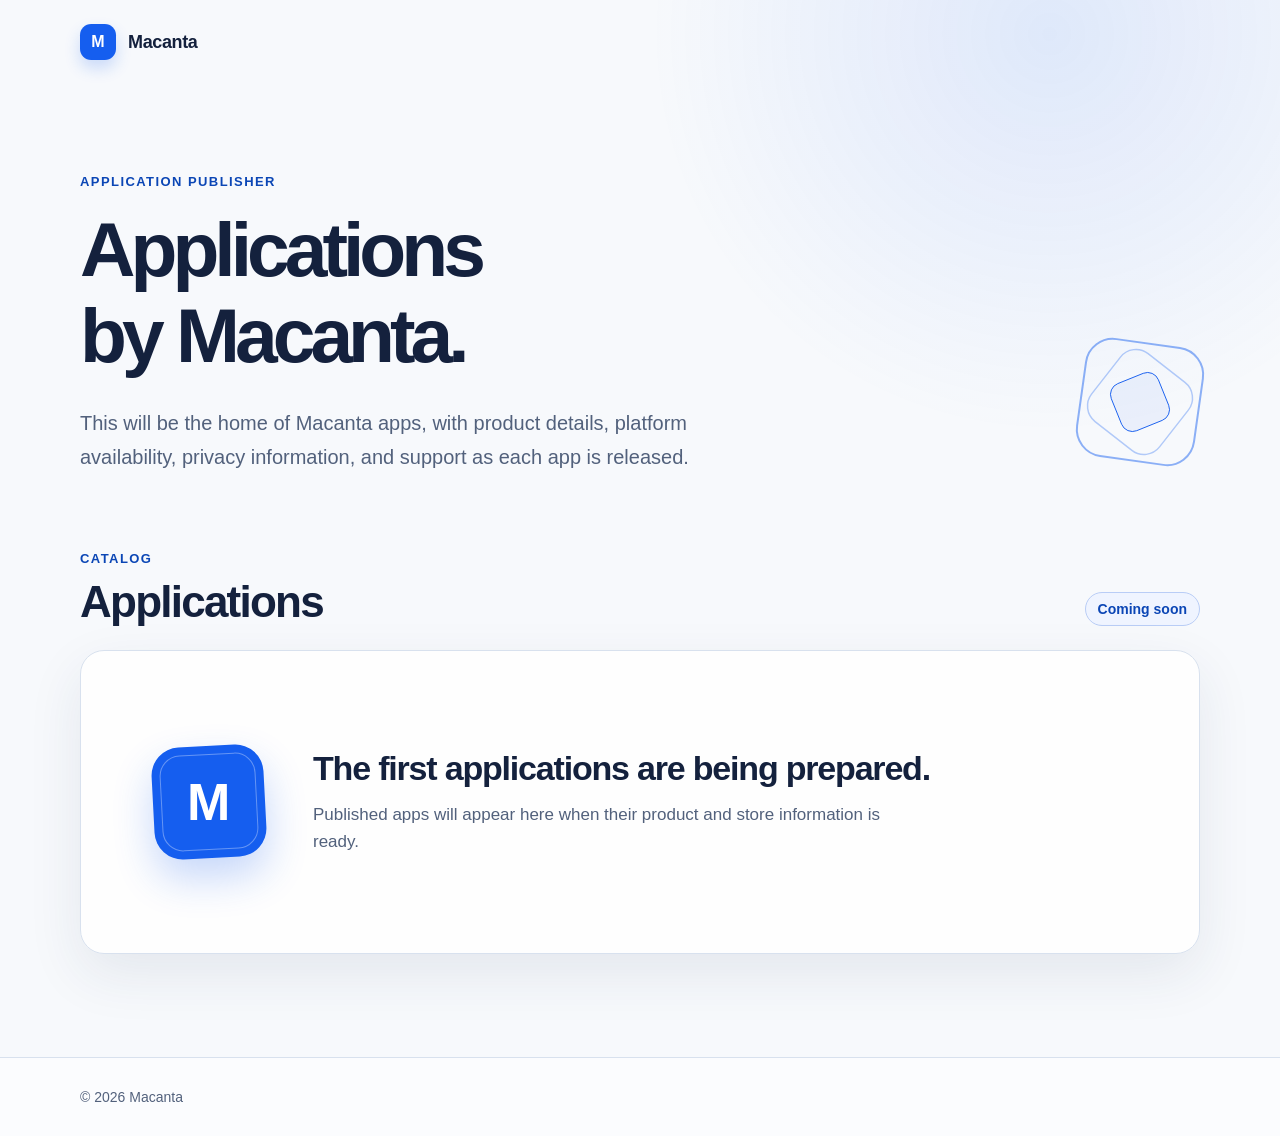
==== index.html @ 935dd83b "Build Macanta application index page" ====
<!doctype html>
<html lang="en">
  <head>
    <meta charset="utf-8">
    <meta name="viewport" content="width=device-width, initial-scale=1">
    <meta
      name="description"
      content="Macanta applications, platform availability, product information, privacy details, and support."
    >
    <meta name="theme-color" content="#f7f9fc">
    <title>Macanta — Applications</title>
    <link rel="icon" type="image/svg+xml" href="assets/favicon.svg">
    <link rel="stylesheet" href="styles.css">
  </head>
  <body>
    <a class="skip-link" href="#main-content">Skip to main content</a>

    <header class="site-header">
      <div class="page-shell">
        <div class="brand" aria-label="Macanta">
          <span class="brand-mark" aria-hidden="true">M</span>
          <span class="brand-name">Macanta</span>
        </div>
      </div>
    </header>

    <main id="main-content">
      <section class="intro page-shell" aria-labelledby="page-title">
        <div class="intro-copy">
          <p class="eyebrow">Application publisher</p>
          <h1 id="page-title">Applications by Macanta.</h1>
          <p class="intro-text">
            This will be the home of Macanta apps, with product details, platform
            availability, privacy information, and support as each app is released.
          </p>
        </div>
        <div class="intro-accent" aria-hidden="true">
          <span></span>
          <span></span>
          <span></span>
        </div>
      </section>

      <section class="applications page-shell" aria-labelledby="applications-title">
        <div class="section-heading">
          <div>
            <p class="section-label">Catalog</p>
            <h2 id="applications-title">Applications</h2>
          </div>
          <span class="catalog-status">Coming soon</span>
        </div>

        <div class="app-grid">
          <article class="empty-state">
            <div class="empty-state-mark" aria-hidden="true">
              <span>M</span>
            </div>
            <div class="empty-state-copy">
              <h3>The first applications are being prepared.</h3>
              <p>
                Published apps will appear here when their product and store
                information is ready.
              </p>
            </div>
          </article>

          <!-- Future application cards belong in this grid once their pages exist. -->
        </div>
      </section>
    </main>

    <footer class="site-footer">
      <div class="page-shell">
        <p>&copy; <time datetime="2026">2026</time> Macanta</p>
      </div>
    </footer>
  </body>
</html>
---- styles.css ----
:root {
  color-scheme: light;
  --background: #f7f9fc;
  --surface: #ffffff;
  --surface-muted: #eff4ff;
  --text: #14213d;
  --text-muted: #52617c;
  --accent: #155eef;
  --accent-dark: #0b46b5;
  --accent-soft: #dce8ff;
  --border: #d8e1ee;
  --shadow: 0 20px 55px rgba(31, 51, 84, 0.09);
  --radius-large: 1.5rem;
  --radius-medium: 1rem;
  --page-width: 70rem;
}

*,
*::before,
*::after {
  box-sizing: border-box;
}

html {
  min-width: 20rem;
  background: var(--background);
  font-family:
    Inter, ui-sans-serif, -apple-system, BlinkMacSystemFont, "Segoe UI", sans-serif;
}

body {
  min-height: 100vh;
  margin: 0;
  display: flex;
  flex-direction: column;
  color: var(--text);
  background:
    radial-gradient(circle at 82% 3%, rgba(21, 94, 239, 0.11), transparent 25rem),
    var(--background);
  font-size: 1rem;
  line-height: 1.6;
  -webkit-font-smoothing: antialiased;
}

a {
  color: var(--accent-dark);
}

:focus-visible {
  outline: 0.1875rem solid var(--accent);
  outline-offset: 0.1875rem;
}

.skip-link {
  position: fixed;
  z-index: 10;
  top: 0.75rem;
  left: 0.75rem;
  padding: 0.65rem 0.9rem;
  border-radius: 0.5rem;
  color: #ffffff;
  background: var(--accent-dark);
  font-weight: 700;
  transform: translateY(-200%);
  transition: transform 150ms ease;
}

.skip-link:focus {
  transform: translateY(0);
}

.page-shell {
  width: min(var(--page-width), calc(100% - 3rem));
  margin-inline: auto;
}

.site-header {
  padding-block: 1.5rem;
}

.brand {
  display: inline-flex;
  align-items: center;
  gap: 0.75rem;
}

.brand-mark {
  width: 2.25rem;
  height: 2.25rem;
  display: grid;
  place-items: center;
  border-radius: 0.7rem;
  color: #ffffff;
  background: var(--accent);
  box-shadow: 0 0.5rem 1rem rgba(21, 94, 239, 0.2);
  font-size: 1rem;
  font-weight: 800;
  line-height: 1;
}

.brand-name {
  font-size: 1.125rem;
  font-weight: 750;
  letter-spacing: -0.02em;
}

main {
  flex: 1;
}

.intro {
  display: grid;
  grid-template-columns: minmax(0, 1fr) auto;
  align-items: end;
  gap: 3rem;
  padding-block: clamp(4rem, 7vw, 6rem) clamp(3.75rem, 6vw, 5rem);
}

.intro-copy {
  max-width: 47rem;
}

.eyebrow,
.section-label {
  margin: 0 0 1rem;
  color: var(--accent-dark);
  font-size: 0.8125rem;
  font-weight: 800;
  letter-spacing: 0.11em;
  line-height: 1.3;
  text-transform: uppercase;
}

h1,
h2,
h3,
p {
  overflow-wrap: break-word;
}

h1,
h2,
h3 {
  margin-top: 0;
  color: var(--text);
  line-height: 1.12;
  text-wrap: balance;
}

h1 {
  max-width: 12ch;
  margin-bottom: 1.75rem;
  font-size: clamp(3rem, 6vw, 5.5rem);
  font-weight: 760;
  letter-spacing: -0.065em;
}

.intro-text {
  max-width: 40rem;
  margin: 0;
  color: var(--text-muted);
  font-size: clamp(1.0625rem, 2.1vw, 1.25rem);
  line-height: 1.7;
}

.intro-accent {
  width: 7.5rem;
  height: 7.5rem;
  position: relative;
  margin-bottom: 0.75rem;
}

.intro-accent span {
  position: absolute;
  inset: 0;
  border: 0.125rem solid rgba(21, 94, 239, 0.48);
  border-radius: 1.75rem;
}

.intro-accent span:nth-child(1) {
  transform: rotate(8deg);
}

.intro-accent span:nth-child(2) {
  transform: rotate(38deg) scale(0.73);
  border-color: rgba(21, 94, 239, 0.31);
}

.intro-accent span:nth-child(3) {
  transform: rotate(68deg) scale(0.43);
  border-color: var(--accent);
  background: rgba(21, 94, 239, 0.06);
}

.applications {
  padding-bottom: clamp(4rem, 8vw, 7rem);
}

.section-heading {
  display: flex;
  align-items: end;
  justify-content: space-between;
  gap: 2rem;
  margin-bottom: 1.5rem;
}

.section-heading .section-label {
  margin-bottom: 0.55rem;
}

h2 {
  margin-bottom: 0;
  font-size: clamp(2rem, 4vw, 2.75rem);
  font-weight: 740;
  letter-spacing: -0.04em;
}

.catalog-status {
  display: inline-flex;
  align-items: center;
  min-height: 2rem;
  padding: 0.3rem 0.75rem;
  border: 0.0625rem solid #b9cdf6;
  border-radius: 999px;
  color: var(--accent-dark);
  background: var(--surface-muted);
  font-size: 0.875rem;
  font-weight: 700;
  white-space: nowrap;
}

.app-grid {
  display: grid;
  grid-template-columns: repeat(auto-fit, minmax(min(100%, 17rem), 1fr));
  gap: 1.25rem;
}

.empty-state {
  grid-column: 1 / -1;
  min-height: 19rem;
  display: grid;
  grid-template-columns: auto minmax(0, 1fr);
  align-items: center;
  gap: clamp(1.5rem, 4vw, 3rem);
  padding: clamp(2rem, 6vw, 4.5rem);
  border: 0.0625rem solid var(--border);
  border-radius: var(--radius-large);
  background: rgba(255, 255, 255, 0.84);
  box-shadow: var(--shadow);
}

.empty-state-mark {
  width: clamp(5rem, 12vw, 7rem);
  aspect-ratio: 1;
  display: grid;
  place-items: center;
  position: relative;
  border-radius: 1.75rem;
  color: #ffffff;
  background: var(--accent);
  box-shadow: 0 1.2rem 2.5rem rgba(21, 94, 239, 0.24);
  transform: rotate(-3deg);
}

.empty-state-mark::after {
  content: "";
  position: absolute;
  inset: 0.5rem;
  border: 0.0625rem solid rgba(255, 255, 255, 0.34);
  border-radius: 1.3rem;
}

.empty-state-mark span {
  font-size: clamp(2rem, 5vw, 3.25rem);
  font-weight: 800;
  line-height: 1;
  transform: rotate(3deg);
}

.empty-state-copy {
  max-width: 39rem;
}

.empty-state h3 {
  margin-bottom: 0.85rem;
  font-size: clamp(1.5rem, 3vw, 2.125rem);
  letter-spacing: -0.035em;
}

.empty-state p {
  max-width: 36rem;
  margin: 0;
  color: var(--text-muted);
  font-size: 1.0625rem;
}

/* Reusable styles for future published application cards. */
.app-card {
  display: flex;
  min-height: 21rem;
  flex-direction: column;
  padding: 1.5rem;
  border: 0.0625rem solid var(--border);
  border-radius: var(--radius-medium);
  background: var(--surface);
  box-shadow: 0 0.75rem 2rem rgba(31, 51, 84, 0.07);
}

.app-icon {
  width: 4rem;
  height: 4rem;
  border-radius: 1rem;
  object-fit: cover;
}

.app-card h3 {
  margin: 1.25rem 0 0.65rem;
  font-size: 1.4rem;
}

.app-card p {
  margin: 0;
  color: var(--text-muted);
}

.app-meta {
  margin-top: auto;
  padding-top: 1.5rem;
}

.platform-badges {
  display: flex;
  flex-wrap: wrap;
  gap: 0.5rem;
}

.platform-badge {
  padding: 0.3rem 0.6rem;
  border-radius: 999px;
  color: var(--text-muted);
  background: var(--surface-muted);
  font-size: 0.8125rem;
  font-weight: 700;
}

.site-footer {
  padding-block: 1.75rem;
  border-top: 0.0625rem solid var(--border);
  color: var(--text-muted);
  background: rgba(255, 255, 255, 0.45);
}

.site-footer p {
  margin: 0;
  font-size: 0.875rem;
}

@media (max-width: 42rem) {
  .page-shell {
    width: min(var(--page-width), calc(100% - 2rem));
  }

  .site-header {
    padding-block: 1.1rem;
  }

  .intro {
    grid-template-columns: 1fr;
    padding-top: 3.75rem;
  }

  .intro-accent {
    display: none;
  }

  .section-heading {
    align-items: flex-start;
    flex-direction: column;
    gap: 0.75rem;
  }

  .empty-state {
    min-height: 0;
    grid-template-columns: 1fr;
    padding: 2rem;
  }

  .empty-state-mark {
    width: 4.75rem;
    border-radius: 1.25rem;
  }

  .empty-state-mark::after {
    border-radius: 0.9rem;
  }
}

@media (prefers-reduced-motion: reduce) {
  *,
  *::before,
  *::after {
    scroll-behavior: auto !important;
    transition-duration: 0.01ms !important;
  }
}
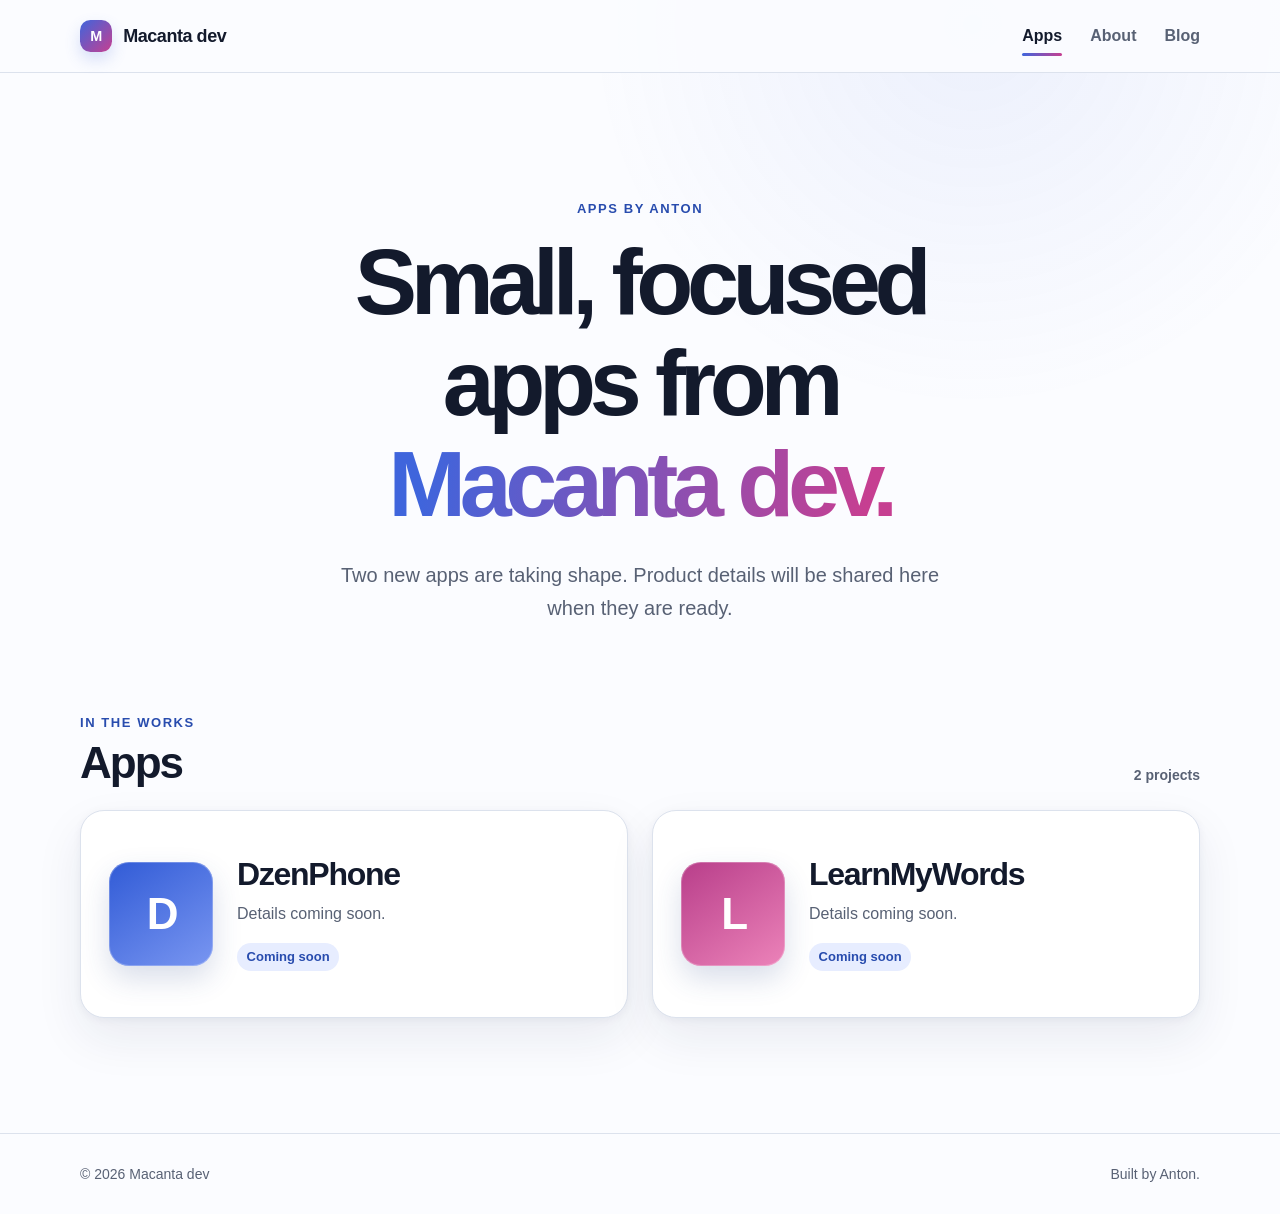
==== commit 73a8bac7: "Build Macanta dev portfolio pages" ====
--- a/index.html
+++ b/index.html
@@ -5,73 +5,81 @@
     <meta name="viewport" content="width=device-width, initial-scale=1">
     <meta
       name="description"
-      content="Macanta applications, platform availability, product information, privacy details, and support."
+      content="Apps by Macanta dev, an independent app publisher by Anton."
     >
-    <meta name="theme-color" content="#f7f9fc">
-    <title>Macanta — Applications</title>
+    <meta name="theme-color" content="#fbfcff">
+    <title>Apps — Macanta dev</title>
+    <link rel="canonical" href="https://macanton.github.io/macanta-dev/">
     <link rel="icon" type="image/svg+xml" href="assets/favicon.svg">
     <link rel="stylesheet" href="styles.css">
   </head>
   <body>
-    <a class="skip-link" href="#main-content">Skip to main content</a>
+    <a class="skip-link" href="#main-content">Skip to content</a>
 
     <header class="site-header">
-      <div class="page-shell">
-        <div class="brand" aria-label="Macanta">
+      <div class="site-shell header-content">
+        <a class="brand" href="./" aria-label="Macanta dev home">
           <span class="brand-mark" aria-hidden="true">M</span>
-          <span class="brand-name">Macanta</span>
-        </div>
+          <span>Macanta dev</span>
+        </a>
+
+        <nav class="primary-nav" aria-label="Primary navigation">
+          <ul>
+            <li><a href="./" aria-current="page">Apps</a></li>
+            <li><a href="about/">About</a></li>
+            <li><a href="blog/">Blog</a></li>
+          </ul>
+        </nav>
       </div>
     </header>
 
-    <main id="main-content">
-      <section class="intro page-shell" aria-labelledby="page-title">
-        <div class="intro-copy">
-          <p class="eyebrow">Application publisher</p>
-          <h1 id="page-title">Applications by Macanta.</h1>
-          <p class="intro-text">
-            This will be the home of Macanta apps, with product details, platform
-            availability, privacy information, and support as each app is released.
-          </p>
-        </div>
-        <div class="intro-accent" aria-hidden="true">
-          <span></span>
-          <span></span>
-          <span></span>
-        </div>
+    <main id="main-content" tabindex="-1">
+      <section class="apps-hero site-shell" aria-labelledby="page-title">
+        <p class="eyebrow">Apps by Anton</p>
+        <h1 id="page-title">
+          Small, focused apps from <span class="gradient-text">Macanta dev.</span>
+        </h1>
+        <p class="hero-copy">
+          Two new apps are taking shape. Product details will be shared here when
+          they are ready.
+        </p>
       </section>
 
-      <section class="applications page-shell" aria-labelledby="applications-title">
+      <section class="app-showcase site-shell" aria-labelledby="app-list-title">
         <div class="section-heading">
           <div>
-            <p class="section-label">Catalog</p>
-            <h2 id="applications-title">Applications</h2>
+            <p class="eyebrow">In the works</p>
+            <h2 id="app-list-title">Apps</h2>
           </div>
-          <span class="catalog-status">Coming soon</span>
+          <p class="section-count">2 projects</p>
         </div>
 
         <div class="app-grid">
-          <article class="empty-state">
-            <div class="empty-state-mark" aria-hidden="true">
-              <span>M</span>
-            </div>
-            <div class="empty-state-copy">
-              <h3>The first applications are being prepared.</h3>
-              <p>
-                Published apps will appear here when their product and store
-                information is ready.
-              </p>
+          <article class="app-card" id="dzenphone" aria-labelledby="dzenphone-title">
+            <div class="app-monogram app-monogram-dzen" aria-hidden="true">D</div>
+            <div class="app-card-copy">
+              <h3 id="dzenphone-title">DzenPhone</h3>
+              <p>Details coming soon.</p>
+              <span class="status-label">Coming soon</span>
             </div>
           </article>
 
-          <!-- Future application cards belong in this grid once their pages exist. -->
+          <article class="app-card" id="learnmywords" aria-labelledby="learnmywords-title">
+            <div class="app-monogram app-monogram-words" aria-hidden="true">L</div>
+            <div class="app-card-copy">
+              <h3 id="learnmywords-title">LearnMyWords</h3>
+              <p>Details coming soon.</p>
+              <span class="status-label">Coming soon</span>
+            </div>
+          </article>
         </div>
       </section>
     </main>
 
     <footer class="site-footer">
-      <div class="page-shell">
-        <p>&copy; <time datetime="2026">2026</time> Macanta</p>
+      <div class="site-shell footer-content">
+        <p>&copy; <time datetime="2026">2026</time> Macanta dev</p>
+        <p>Built by Anton.</p>
       </div>
     </footer>
   </body>
--- a/styles.css
+++ b/styles.css
@@ -1,18 +1,20 @@
 :root {
   color-scheme: light;
-  --background: #f7f9fc;
-  --surface: #ffffff;
-  --surface-muted: #eff4ff;
-  --text: #14213d;
-  --text-muted: #52617c;
-  --accent: #155eef;
-  --accent-dark: #0b46b5;
-  --accent-soft: #dce8ff;
-  --border: #d8e1ee;
-  --shadow: 0 20px 55px rgba(31, 51, 84, 0.09);
-  --radius-large: 1.5rem;
-  --radius-medium: 1rem;
+  --color-background: #fbfcff;
+  --color-surface: #ffffff;
+  --color-text: #131a2c;
+  --color-text-muted: #586174;
+  --color-accent: #3f65dc;
+  --color-accent-strong: #284cae;
+  --color-accent-soft: #e7edff;
+  --color-pink: #c63f91;
+  --color-border: #dce2ed;
+  --color-focus: #284cae;
+  --shadow-card: 0 1.25rem 3rem rgba(24, 38, 72, 0.08),
+    0 0.125rem 0.5rem rgba(24, 38, 72, 0.05);
   --page-width: 70rem;
+  --radius-card: 1.5rem;
+  --radius-icon: 1.25rem;
 }
 
 *,
@@ -23,9 +25,11 @@
 
 html {
   min-width: 20rem;
-  background: var(--background);
+  background: var(--color-background);
   font-family:
     Inter, ui-sans-serif, -apple-system, BlinkMacSystemFont, "Segoe UI", sans-serif;
+  -webkit-font-smoothing: antialiased;
+  -moz-osx-font-smoothing: grayscale;
 }
 
 body {
@@ -33,100 +37,149 @@
   margin: 0;
   display: flex;
   flex-direction: column;
-  color: var(--text);
+  color: var(--color-text);
   background:
-    radial-gradient(circle at 82% 3%, rgba(21, 94, 239, 0.11), transparent 25rem),
-    var(--background);
+    radial-gradient(circle at 76% 2%, rgba(63, 101, 220, 0.08), transparent 24rem),
+    var(--color-background);
   font-size: 1rem;
   line-height: 1.6;
-  -webkit-font-smoothing: antialiased;
 }
 
 a {
-  color: var(--accent-dark);
-}
-
-:focus-visible {
-  outline: 0.1875rem solid var(--accent);
-  outline-offset: 0.1875rem;
+  color: var(--color-accent-strong);
+  text-decoration-thickness: from-font;
+  text-underline-position: from-font;
+}
+
+a:focus-visible,
+[tabindex="-1"]:focus-visible {
+  outline: 0.1875rem solid var(--color-focus);
+  outline-offset: 0.25rem;
+}
+
+main[tabindex="-1"]:focus-visible {
+  outline: none;
+}
+
+::selection {
+  color: var(--color-text);
+  background: #dfe7ff;
+}
+
+.site-shell {
+  width: min(var(--page-width), calc(100% - 3rem));
+  margin-inline: auto;
 }
 
 .skip-link {
   position: fixed;
-  z-index: 10;
-  top: 0.75rem;
-  left: 0.75rem;
+  z-index: 100;
+  inset-block-start: 0.75rem;
+  inset-inline-start: 0.75rem;
   padding: 0.65rem 0.9rem;
-  border-radius: 0.5rem;
+  border-radius: 0.625rem;
   color: #ffffff;
-  background: var(--accent-dark);
+  background: var(--color-text);
   font-weight: 700;
   transform: translateY(-200%);
-  transition: transform 150ms ease;
+  transition: transform 120ms ease-out;
 }
 
 .skip-link:focus {
   transform: translateY(0);
 }
 
-.page-shell {
-  width: min(var(--page-width), calc(100% - 3rem));
-  margin-inline: auto;
-}
-
 .site-header {
-  padding-block: 1.5rem;
+  border-bottom: 0.0625rem solid var(--color-border);
+  background: rgba(251, 252, 255, 0.92);
+}
+
+.header-content {
+  min-height: 4.5rem;
+  display: flex;
+  align-items: center;
+  justify-content: space-between;
+  gap: 2rem;
 }
 
 .brand {
+  min-height: 2.75rem;
   display: inline-flex;
   align-items: center;
-  gap: 0.75rem;
+  gap: 0.7rem;
+  color: var(--color-text);
+  font-size: 1.125rem;
+  font-weight: 700;
+  letter-spacing: -0.025em;
+  text-decoration: none;
+  white-space: nowrap;
 }
 
 .brand-mark {
-  width: 2.25rem;
-  height: 2.25rem;
+  width: 2rem;
+  aspect-ratio: 1;
   display: grid;
   place-items: center;
-  border-radius: 0.7rem;
+  border-radius: 0.65rem;
   color: #ffffff;
-  background: var(--accent);
-  box-shadow: 0 0.5rem 1rem rgba(21, 94, 239, 0.2);
-  font-size: 1rem;
+  background: linear-gradient(135deg, var(--color-accent), var(--color-pink));
+  box-shadow: 0 0.45rem 1rem rgba(63, 101, 220, 0.2);
+  font-size: 0.9rem;
   font-weight: 800;
   line-height: 1;
 }
 
-.brand-name {
-  font-size: 1.125rem;
-  font-weight: 750;
-  letter-spacing: -0.02em;
+.primary-nav ul {
+  margin: 0;
+  padding: 0;
+  display: flex;
+  align-items: center;
+  gap: 1.75rem;
+  list-style: none;
+}
+
+.primary-nav a {
+  min-height: 2.75rem;
+  display: inline-flex;
+  align-items: center;
+  position: relative;
+  color: var(--color-text-muted);
+  font-weight: 600;
+  text-decoration: none;
+  transition-property: color;
+  transition-duration: 120ms;
+}
+
+.primary-nav a[aria-current="page"] {
+  color: var(--color-text);
+}
+
+.primary-nav a[aria-current="page"]::after {
+  content: "";
+  position: absolute;
+  inset-inline: 0;
+  inset-block-end: 0.15rem;
+  height: 0.1875rem;
+  border-radius: 999px;
+  background: linear-gradient(90deg, var(--color-accent), var(--color-pink));
 }
 
 main {
   flex: 1;
 }
 
-.intro {
-  display: grid;
-  grid-template-columns: minmax(0, 1fr) auto;
-  align-items: end;
-  gap: 3rem;
-  padding-block: clamp(4rem, 7vw, 6rem) clamp(3.75rem, 6vw, 5rem);
-}
-
-.intro-copy {
-  max-width: 47rem;
-}
-
-.eyebrow,
-.section-label {
-  margin: 0 0 1rem;
-  color: var(--accent-dark);
+.apps-hero {
+  max-width: 61rem;
+  padding-block: clamp(5rem, 10vw, 8rem) clamp(4rem, 7vw, 6rem);
+  text-align: center;
+}
+
+.eyebrow {
+  margin: 0 0 0.9rem;
+  color: var(--color-accent-strong);
   font-size: 0.8125rem;
   font-weight: 800;
-  letter-spacing: 0.11em;
+  letter-spacing: 0.12em;
   line-height: 1.3;
   text-transform: uppercase;
 }
@@ -141,59 +194,39 @@
 h1,
 h2,
 h3 {
-  margin-top: 0;
-  color: var(--text);
-  line-height: 1.12;
+  margin-block-start: 0;
+  color: var(--color-text);
+  line-height: 1.08;
   text-wrap: balance;
 }
 
 h1 {
-  max-width: 12ch;
-  margin-bottom: 1.75rem;
-  font-size: clamp(3rem, 6vw, 5.5rem);
-  font-weight: 760;
-  letter-spacing: -0.065em;
-}
-
-.intro-text {
-  max-width: 40rem;
-  margin: 0;
-  color: var(--text-muted);
-  font-size: clamp(1.0625rem, 2.1vw, 1.25rem);
-  line-height: 1.7;
-}
-
-.intro-accent {
-  width: 7.5rem;
-  height: 7.5rem;
-  position: relative;
-  margin-bottom: 0.75rem;
-}
-
-.intro-accent span {
-  position: absolute;
-  inset: 0;
-  border: 0.125rem solid rgba(21, 94, 239, 0.48);
-  border-radius: 1.75rem;
-}
-
-.intro-accent span:nth-child(1) {
-  transform: rotate(8deg);
-}
-
-.intro-accent span:nth-child(2) {
-  transform: rotate(38deg) scale(0.73);
-  border-color: rgba(21, 94, 239, 0.31);
-}
-
-.intro-accent span:nth-child(3) {
-  transform: rotate(68deg) scale(0.43);
-  border-color: var(--accent);
-  background: rgba(21, 94, 239, 0.06);
-}
-
-.applications {
-  padding-bottom: clamp(4rem, 8vw, 7rem);
+  max-width: 15ch;
+  margin: 0 auto 1.5rem;
+  font-size: clamp(3rem, 7.3vw, 6rem);
+  font-weight: 800;
+  letter-spacing: -0.068em;
+}
+
+.gradient-text {
+  color: var(--color-accent);
+  background: linear-gradient(100deg, var(--color-accent) 8%, var(--color-pink) 94%);
+  -webkit-background-clip: text;
+  background-clip: text;
+  -webkit-text-fill-color: transparent;
+}
+
+.hero-copy {
+  max-width: 38rem;
+  margin: 0 auto;
+  color: var(--color-text-muted);
+  font-size: clamp(1.0625rem, 2vw, 1.25rem);
+  line-height: 1.65;
+  text-wrap: pretty;
+}
+
+.app-showcase {
+  padding-block-end: clamp(5rem, 9vw, 8rem);
 }
 
 .section-heading {
@@ -201,197 +234,301 @@
   align-items: end;
   justify-content: space-between;
   gap: 2rem;
-  margin-bottom: 1.5rem;
-}
-
-.section-heading .section-label {
-  margin-bottom: 0.55rem;
+  margin-block-end: 1.5rem;
+}
+
+.section-heading .eyebrow {
+  margin-block-end: 0.45rem;
 }
 
 h2 {
-  margin-bottom: 0;
+  margin-block-end: 0;
   font-size: clamp(2rem, 4vw, 2.75rem);
-  font-weight: 740;
-  letter-spacing: -0.04em;
-}
-
-.catalog-status {
-  display: inline-flex;
-  align-items: center;
-  min-height: 2rem;
-  padding: 0.3rem 0.75rem;
-  border: 0.0625rem solid #b9cdf6;
-  border-radius: 999px;
-  color: var(--accent-dark);
-  background: var(--surface-muted);
+  font-weight: 700;
+  letter-spacing: -0.045em;
+}
+
+.section-count {
+  margin: 0;
+  color: var(--color-text-muted);
   font-size: 0.875rem;
-  font-weight: 700;
+  font-weight: 600;
   white-space: nowrap;
 }
 
 .app-grid {
   display: grid;
-  grid-template-columns: repeat(auto-fit, minmax(min(100%, 17rem), 1fr));
-  gap: 1.25rem;
-}
-
-.empty-state {
-  grid-column: 1 / -1;
-  min-height: 19rem;
+  grid-template-columns: repeat(2, minmax(0, 1fr));
+  gap: 1.5rem;
+}
+
+.app-card {
+  min-height: 13rem;
   display: grid;
   grid-template-columns: auto minmax(0, 1fr);
   align-items: center;
-  gap: clamp(1.5rem, 4vw, 3rem);
-  padding: clamp(2rem, 6vw, 4.5rem);
-  border: 0.0625rem solid var(--border);
-  border-radius: var(--radius-large);
-  background: rgba(255, 255, 255, 0.84);
-  box-shadow: var(--shadow);
-}
-
-.empty-state-mark {
-  width: clamp(5rem, 12vw, 7rem);
+  gap: 1.5rem;
+  padding: 1.75rem;
+  border: 0.0625rem solid var(--color-border);
+  border-radius: var(--radius-card);
+  background: var(--color-surface);
+  box-shadow: var(--shadow-card);
+}
+
+.app-monogram {
+  width: 6.5rem;
   aspect-ratio: 1;
   display: grid;
   place-items: center;
-  position: relative;
-  border-radius: 1.75rem;
+  border-radius: var(--radius-icon);
   color: #ffffff;
-  background: var(--accent);
-  box-shadow: 0 1.2rem 2.5rem rgba(21, 94, 239, 0.24);
-  transform: rotate(-3deg);
-}
-
-.empty-state-mark::after {
-  content: "";
-  position: absolute;
-  inset: 0.5rem;
-  border: 0.0625rem solid rgba(255, 255, 255, 0.34);
-  border-radius: 1.3rem;
-}
-
-.empty-state-mark span {
-  font-size: clamp(2rem, 5vw, 3.25rem);
+  box-shadow:
+    inset 0 0 0 0.0625rem rgba(255, 255, 255, 0.25),
+    0 0.8rem 1.8rem rgba(45, 71, 140, 0.18);
+  font-size: 2.75rem;
   font-weight: 800;
   line-height: 1;
-  transform: rotate(3deg);
-}
-
-.empty-state-copy {
-  max-width: 39rem;
-}
-
-.empty-state h3 {
-  margin-bottom: 0.85rem;
-  font-size: clamp(1.5rem, 3vw, 2.125rem);
-  letter-spacing: -0.035em;
-}
-
-.empty-state p {
-  max-width: 36rem;
+  letter-spacing: -0.08em;
+}
+
+.app-monogram-dzen {
+  background: linear-gradient(145deg, #315bd6, #7996f1);
+}
+
+.app-monogram-words {
+  background: linear-gradient(145deg, #b83e8a, #ec83b9);
+}
+
+.app-card h3 {
+  margin-block-end: 0.6rem;
+  font-size: clamp(1.5rem, 3vw, 2rem);
+  font-weight: 700;
+  letter-spacing: -0.04em;
+}
+
+.app-card p {
+  margin: 0 0 1rem;
+  color: var(--color-text-muted);
+  text-wrap: pretty;
+}
+
+.status-label {
+  display: inline-flex;
+  align-items: center;
+  min-height: 1.75rem;
+  padding: 0.25rem 0.6rem;
+  border-radius: 999px;
+  color: var(--color-accent-strong);
+  background: var(--color-accent-soft);
+  font-size: 0.8125rem;
+  font-weight: 700;
+  line-height: 1.2;
+  white-space: nowrap;
+}
+
+.content-page {
+  display: grid;
+  grid-template-columns: minmax(10rem, 0.34fr) minmax(0, 1fr);
+  align-items: start;
+  gap: clamp(2rem, 7vw, 7rem);
+  padding-block: clamp(4rem, 9vw, 7.5rem) clamp(5rem, 9vw, 8rem);
+}
+
+.page-kicker {
   margin: 0;
-  color: var(--text-muted);
-  font-size: 1.0625rem;
-}
-
-/* Reusable styles for future published application cards. */
-.app-card {
+  color: var(--color-accent-strong);
+  font-size: 1rem;
+  font-weight: 700;
+  text-decoration: underline;
+  text-decoration-color: var(--color-pink);
+  text-decoration-thickness: 0.1875rem;
+  text-underline-offset: 0.55rem;
+}
+
+.article-content {
+  max-width: 43rem;
+}
+
+.article-content h1 {
+  max-width: none;
+  margin: 0 0 1.75rem;
+  font-size: clamp(3rem, 6vw, 5rem);
+  text-align: start;
+}
+
+.article-content > p {
+  margin: 0 0 1.25rem;
+  color: var(--color-text-muted);
+  font-size: clamp(1.0625rem, 2vw, 1.25rem);
+  line-height: 1.7;
+}
+
+.contact-card,
+.blog-empty {
+  margin-block-start: 3rem;
+  padding: clamp(1.5rem, 4vw, 2.25rem);
+  border: 0.0625rem solid var(--color-border);
+  border-radius: var(--radius-card);
+  background: var(--color-surface);
+  box-shadow: var(--shadow-card);
+}
+
+.contact-card h2,
+.blog-empty h2 {
+  margin-block-end: 0.75rem;
+  font-size: 1.5rem;
+}
+
+.contact-card p,
+.blog-empty p {
+  margin: 0;
+  color: var(--color-text-muted);
+}
+
+.email-status {
+  display: inline-flex;
+  align-items: center;
+  min-height: 2rem;
+  margin-block-start: 1rem;
+  padding: 0.35rem 0.7rem;
+  border-radius: 999px;
+  color: var(--color-accent-strong);
+  background: var(--color-accent-soft);
+  font-weight: 700;
+}
+
+.blog-empty {
+  min-height: 17rem;
+  display: grid;
+  align-content: center;
+  position: relative;
+  overflow: hidden;
+}
+
+.blog-empty::after {
+  content: "B";
+  position: absolute;
+  inset-inline-end: clamp(1.25rem, 5vw, 3rem);
+  inset-block-start: 50%;
+  color: var(--color-accent-soft);
+  font-size: clamp(7rem, 18vw, 12rem);
+  font-weight: 800;
+  line-height: 1;
+  transform: translateY(-50%);
+  pointer-events: none;
+}
+
+.blog-empty > * {
+  max-width: 27rem;
+  position: relative;
+  z-index: 1;
+}
+
+.site-footer {
+  border-top: 0.0625rem solid var(--color-border);
+}
+
+.footer-content {
+  min-height: 5rem;
   display: flex;
-  min-height: 21rem;
-  flex-direction: column;
-  padding: 1.5rem;
-  border: 0.0625rem solid var(--border);
-  border-radius: var(--radius-medium);
-  background: var(--surface);
-  box-shadow: 0 0.75rem 2rem rgba(31, 51, 84, 0.07);
-}
-
-.app-icon {
-  width: 4rem;
-  height: 4rem;
-  border-radius: 1rem;
-  object-fit: cover;
-}
-
-.app-card h3 {
-  margin: 1.25rem 0 0.65rem;
-  font-size: 1.4rem;
-}
-
-.app-card p {
+  align-items: center;
+  justify-content: space-between;
+  gap: 1.5rem;
+  color: var(--color-text-muted);
+  font-size: 0.875rem;
+}
+
+.footer-content p {
   margin: 0;
-  color: var(--text-muted);
-}
-
-.app-meta {
-  margin-top: auto;
-  padding-top: 1.5rem;
-}
-
-.platform-badges {
-  display: flex;
-  flex-wrap: wrap;
-  gap: 0.5rem;
-}
-
-.platform-badge {
-  padding: 0.3rem 0.6rem;
-  border-radius: 999px;
-  color: var(--text-muted);
-  background: var(--surface-muted);
-  font-size: 0.8125rem;
-  font-weight: 700;
-}
-
-.site-footer {
-  padding-block: 1.75rem;
-  border-top: 0.0625rem solid var(--border);
-  color: var(--text-muted);
-  background: rgba(255, 255, 255, 0.45);
-}
-
-.site-footer p {
-  margin: 0;
-  font-size: 0.875rem;
-}
-
-@media (max-width: 42rem) {
-  .page-shell {
+}
+
+@media (hover: hover) {
+  .primary-nav a:hover,
+  .brand:hover {
+    color: var(--color-accent-strong);
+  }
+}
+
+@media (max-width: 52rem) {
+  .app-grid {
+    grid-template-columns: 1fr;
+  }
+
+  .content-page {
+    grid-template-columns: 1fr;
+    gap: 2.5rem;
+  }
+}
+
+@media (max-width: 38rem) {
+  .site-shell {
     width: min(var(--page-width), calc(100% - 2rem));
   }
 
-  .site-header {
-    padding-block: 1.1rem;
-  }
-
-  .intro {
-    grid-template-columns: 1fr;
-    padding-top: 3.75rem;
-  }
-
-  .intro-accent {
-    display: none;
+  .header-content {
+    min-height: 0;
+    align-items: flex-start;
+    flex-direction: column;
+    gap: 0.25rem;
+    padding-block: 0.75rem 0.35rem;
+  }
+
+  .primary-nav {
+    width: 100%;
+  }
+
+  .primary-nav ul {
+    justify-content: space-between;
+    gap: 0.75rem;
+  }
+
+  .primary-nav a {
+    min-height: 2.5rem;
+  }
+
+  .apps-hero {
+    padding-block-start: 4rem;
+  }
+
+  h1 {
+    font-size: clamp(2.75rem, 15vw, 4rem);
   }
 
   .section-heading {
     align-items: flex-start;
     flex-direction: column;
-    gap: 0.75rem;
-  }
-
-  .empty-state {
-    min-height: 0;
+    gap: 0.5rem;
+  }
+
+  .app-card {
     grid-template-columns: 1fr;
-    padding: 2rem;
-  }
-
-  .empty-state-mark {
-    width: 4.75rem;
-    border-radius: 1.25rem;
-  }
-
-  .empty-state-mark::after {
-    border-radius: 0.9rem;
+    align-items: start;
+  }
+
+  .app-monogram {
+    width: 5rem;
+    border-radius: 1rem;
+    font-size: 2.125rem;
+  }
+
+  .content-page {
+    padding-block-start: 3.5rem;
+  }
+
+  .article-content h1 {
+    font-size: clamp(2.75rem, 14vw, 4rem);
+  }
+
+  .blog-empty::after {
+    opacity: 0.7;
+  }
+
+  .footer-content {
+    align-items: flex-start;
+    flex-direction: column;
+    justify-content: center;
+    gap: 0.2rem;
+    padding-block: 1rem;
   }
 }
 
@@ -403,3 +540,18 @@
     transition-duration: 0.01ms !important;
   }
 }
+
+@media (forced-colors: active) {
+  .brand-mark,
+  .app-monogram,
+  .status-label,
+  .email-status {
+    border: 0.0625rem solid currentColor;
+  }
+
+  .gradient-text {
+    color: LinkText;
+    background: none;
+    -webkit-text-fill-color: currentColor;
+  }
+}
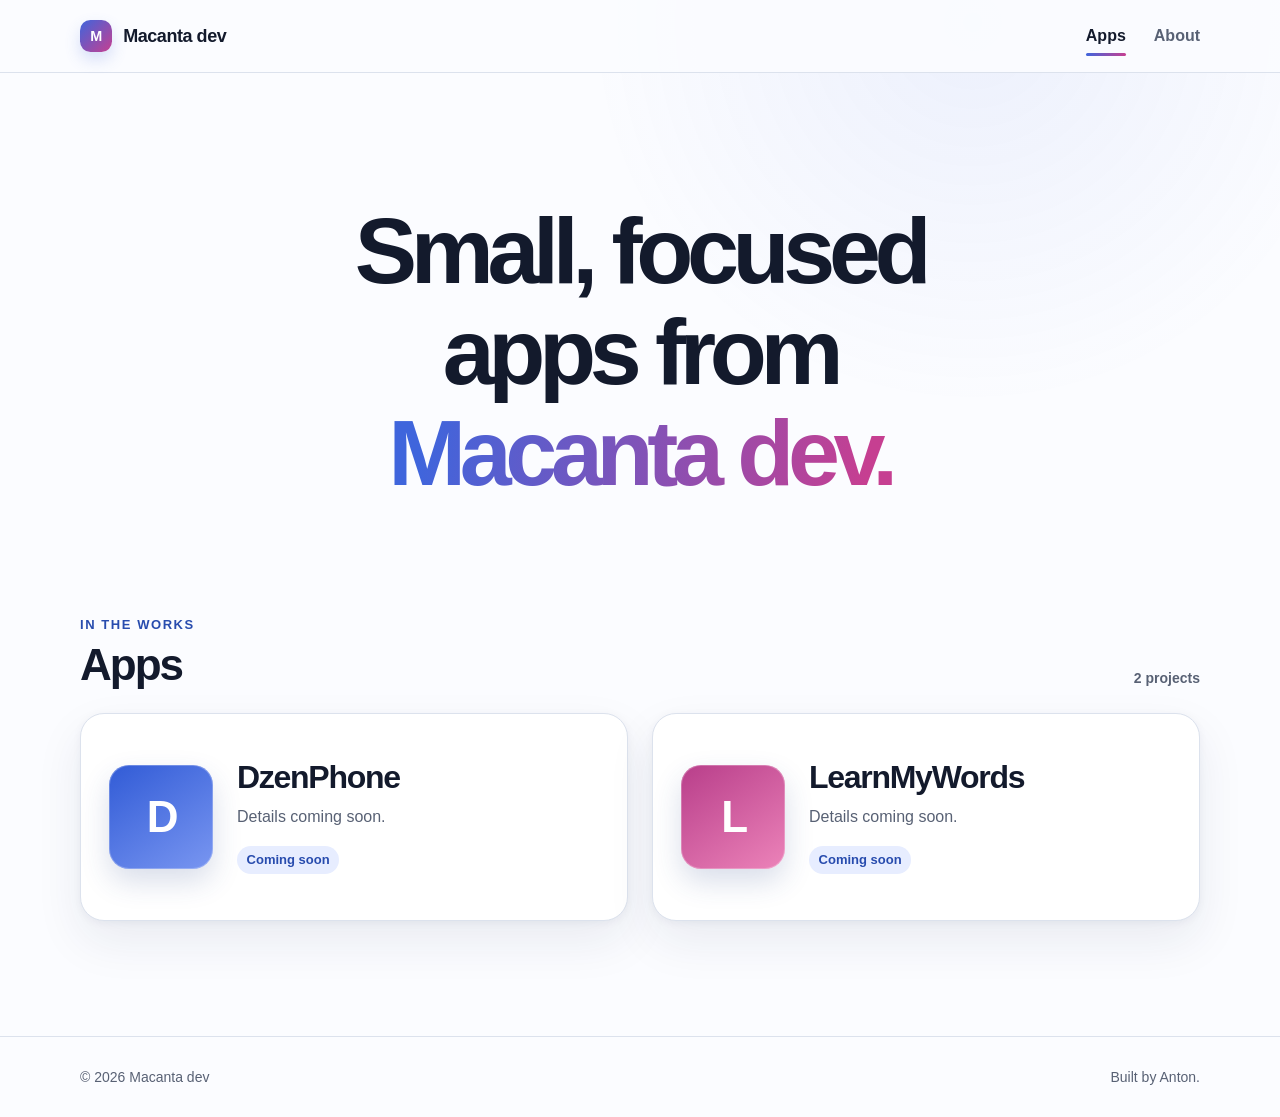
==== commit 57e8598e: "Refine site copy and navigation" ====
--- a/index.html
+++ b/index.html
@@ -27,7 +27,6 @@
           <ul>
             <li><a href="./" aria-current="page">Apps</a></li>
             <li><a href="about/">About</a></li>
-            <li><a href="blog/">Blog</a></li>
           </ul>
         </nav>
       </div>
@@ -35,14 +34,9 @@
 
     <main id="main-content" tabindex="-1">
       <section class="apps-hero site-shell" aria-labelledby="page-title">
-        <p class="eyebrow">Apps by Anton</p>
         <h1 id="page-title">
           Small, focused apps from <span class="gradient-text">Macanta dev.</span>
         </h1>
-        <p class="hero-copy">
-          Two new apps are taking shape. Product details will be shared here when
-          they are ready.
-        </p>
       </section>
 
       <section class="app-showcase site-shell" aria-labelledby="app-list-title">
--- a/styles.css
+++ b/styles.css
@@ -216,15 +216,6 @@
   -webkit-text-fill-color: transparent;
 }
 
-.hero-copy {
-  max-width: 38rem;
-  margin: 0 auto;
-  color: var(--color-text-muted);
-  font-size: clamp(1.0625rem, 2vw, 1.25rem);
-  line-height: 1.65;
-  text-wrap: pretty;
-}
-
 .app-showcase {
   padding-block-end: clamp(5rem, 9vw, 8rem);
 }
@@ -334,6 +325,11 @@
   padding-block: clamp(4rem, 9vw, 7.5rem) clamp(5rem, 9vw, 8rem);
 }
 
+.content-page-single {
+  grid-template-columns: minmax(0, 43rem);
+  justify-content: center;
+}
+
 .page-kicker {
   margin: 0;
   color: var(--color-accent-strong);
@@ -354,6 +350,11 @@
   margin: 0 0 1.75rem;
   font-size: clamp(3rem, 6vw, 5rem);
   text-align: start;
+}
+
+.article-content .blog-title {
+  font-size: clamp(1.45rem, 5.2vw, 3.65rem);
+  white-space: nowrap;
 }
 
 .article-content > p {
